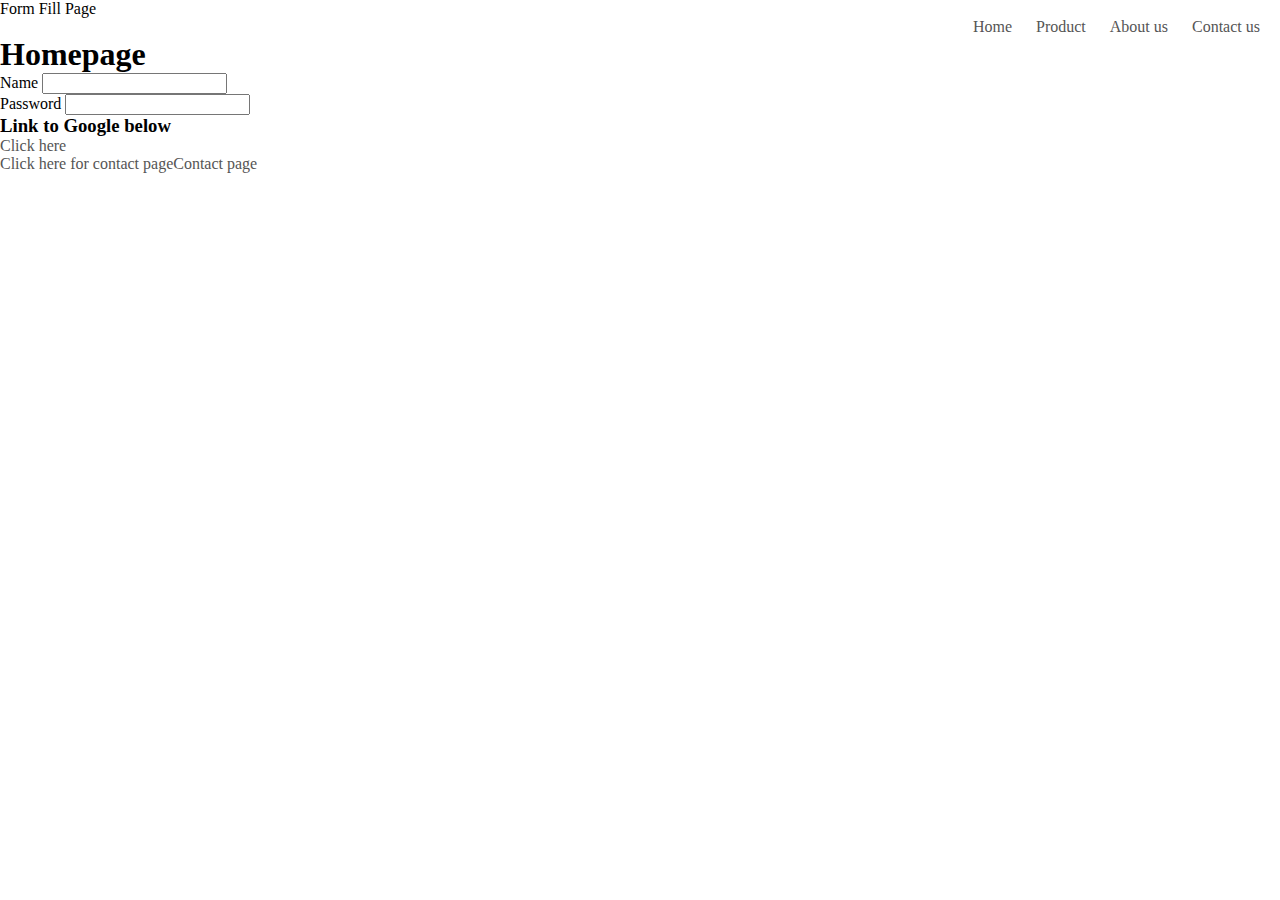
==== index.html @ c1d3ce08 "Update index.html" ====
<!DOCTYPE html>
<html>
  <head>
    <script>
        window.dataLayer = window.dataLayer || [];
        window.dataLayer.push({‌
          ‌'someVar'‌ ‌:‌ ‌'someVal',‌
          ‌'event'‌ ‌:‌ ‌'someValue'‌
                });
    </script>

<meta name="viewport" content="width=device-width, initial-scale=1.0">
    
    
<link rel = "stylesheet" href="styles.css"/>
    
 
    
<script>
    window.dataLayer = window.dataLayer || [];
    dataLayer.push({
    'login_status' : 'New User',
    'category' : 'Homepage123',
    'Commit' : 'Commit done'
    });
    </script>
    
        


    <!-- Google Tag Manager -->
<script>(function(w,d,s,l,i){w[l]=w[l]||[];w[l].push({'gtm.start':
    new Date().getTime(),event:'gtm.js'});var f=d.getElementsByTagName(s)[0],
    j=d.createElement(s),dl=l!='dataLayer'?'&l='+l:'';j.async=true;j.src=
    'https://www.googletagmanager.com/gtm.js?id='+i+dl;f.parentNode.insertBefore(j,f);
    })(window,document,'script','dataLayer','GTM-MVTL46F');</script>
    <!-- End Google Tag Manager -->
   <title>Test Site</title>
  </head>
Form Fill Page
  <body>
      <!-- Google Tag Manager (noscript) -->
<noscript><iframe src="https://www.googletagmanager.com/ns.html?id=GTM-MVTL46F"
    height="0" width="0" style="display:none;visibility:hidden"></iframe></noscript>
    <!-- End Google Tag Manager (noscript) -->
  
    
    <nav>
      <ul>
         <li><a href="page2.html">Home</a> </li>
        <li><a href="">Product</a> </li>
        <li><a href="">About us</a> </li>
        <li><a href="contact.html">Contact us</a> </li>
      </ul>
    </nav>
  
    <h1>Homepage</h1>
  <form action="/" method= "GET">
    <div>
    <label for="name">Name</label>
    <input id="name" name="name" type="text">
  </form>
    </div>

    <div>
      <label for="Password">Password</label>
      <input id="password" name="Password" type="Password">
    </form>
      </div>

<h3>
    Link to Google below
</h3>

<p> Click <a href="https://www.google.com">here</a></p>
<p>Click here for contact page<a href="contact.html">Contact page</a>

 </body>



</html>
---- styles.css ----
*{
  margin: 0;
  paddinig: 0;
  box-sizing: border-box;
}


nav{
  flex: 1;
  text-align: right; 
}

nav ul{
  display: inline-block;
  list-style-type: none;
}

nav ul li{
  display: inline-block;
  margin-right: 20px;
}

a{
  text-decoration: none;
  color: #555
}

p{
  color: #555
}

h1{
  margine-centre: 20px;
}
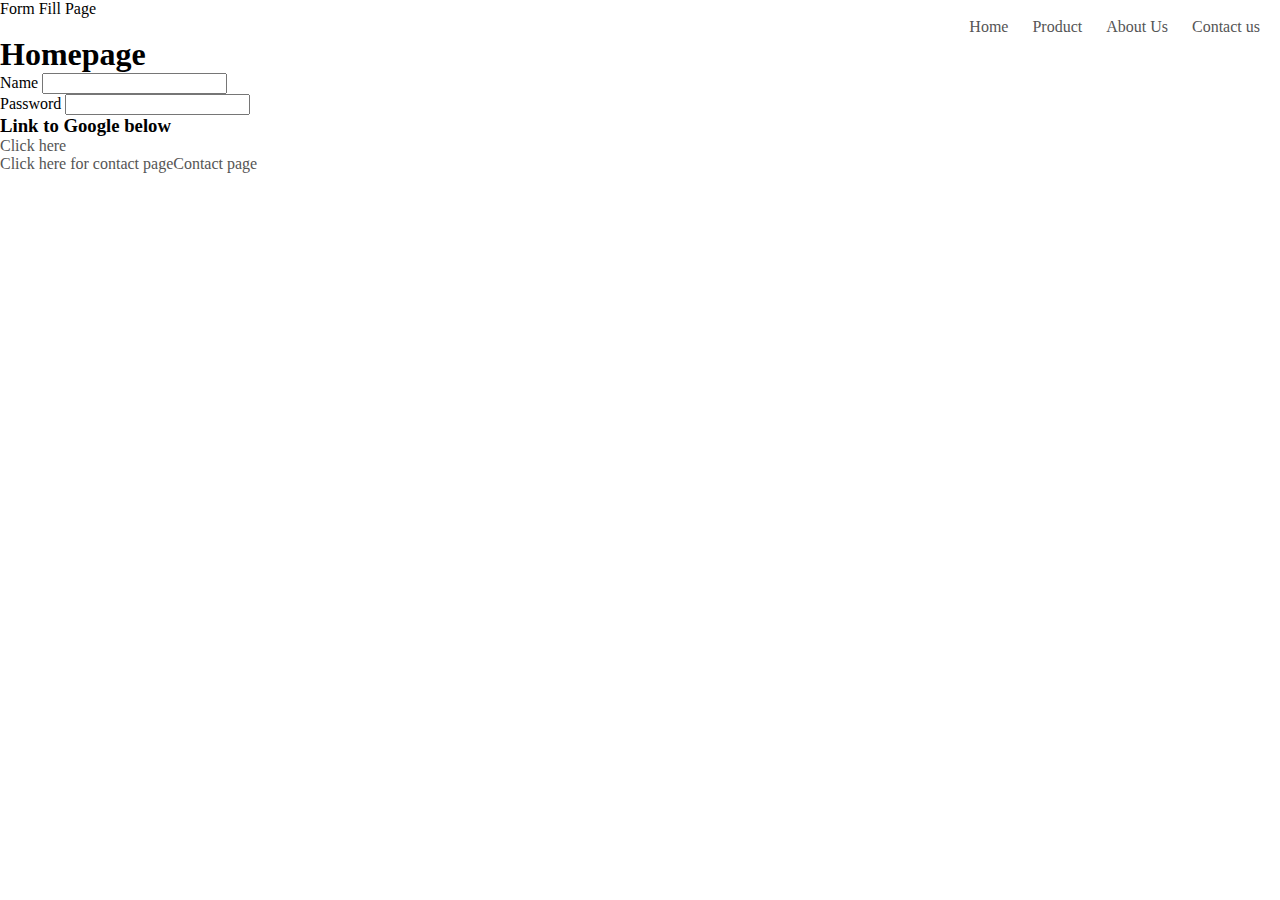
==== commit 66b6ffbf: "Update index.html" ====
--- a/index.html
+++ b/index.html
@@ -49,7 +49,7 @@
       <ul>
          <li><a href="page2.html">Home</a> </li>
         <li><a href="">Product</a> </li>
-        <li><a href="">About us</a> </li>
+        <li><a href="">About Us</a> </li>
         <li><a href="contact.html">Contact us</a> </li>
       </ul>
     </nav>
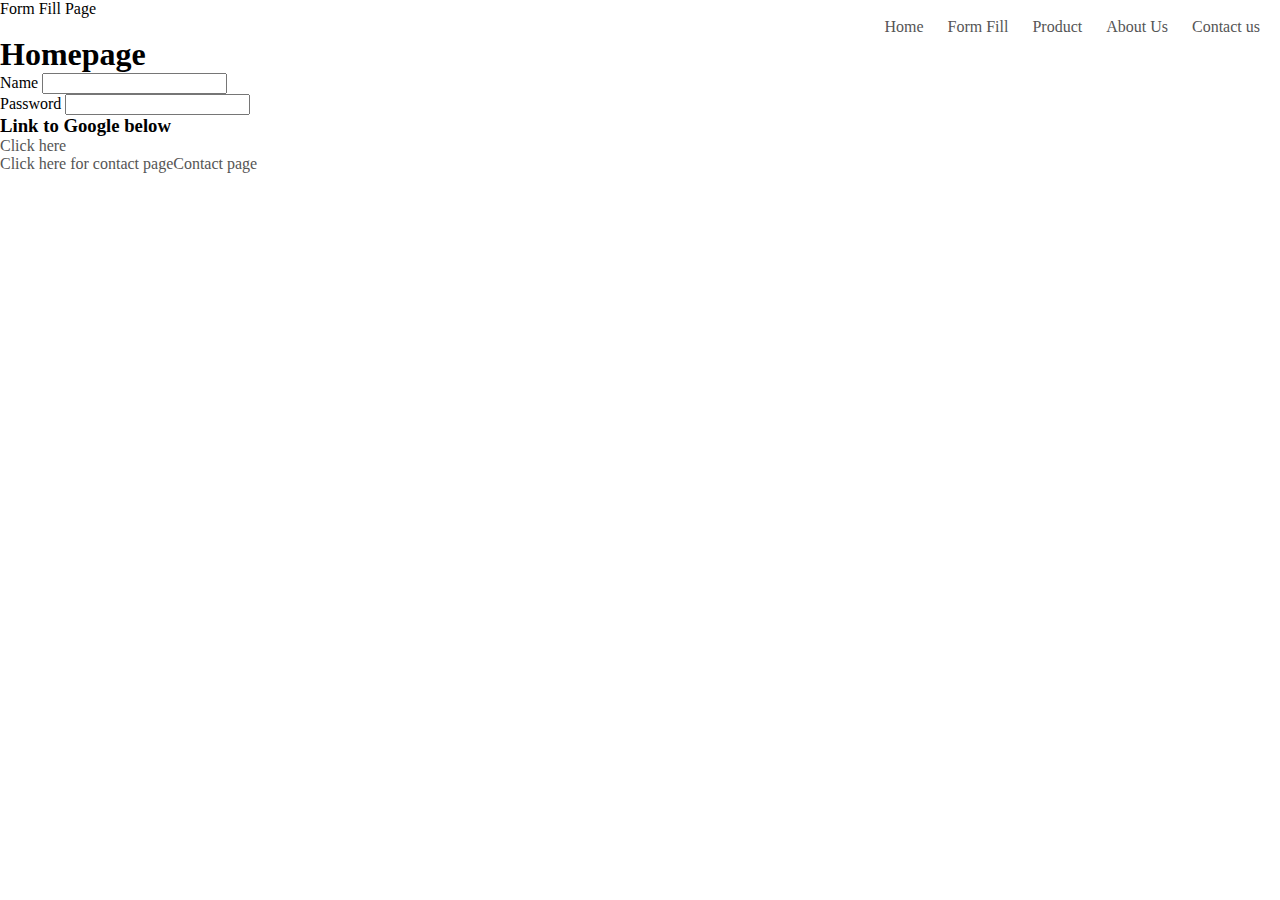
==== commit 91f9e537: "Update index.html" ====
--- a/index.html
+++ b/index.html
@@ -48,6 +48,7 @@
     <nav>
       <ul>
          <li><a href="page2.html">Home</a> </li>
+        <li><a href="page3.html">Form Fill</a> </li>
         <li><a href="">Product</a> </li>
         <li><a href="">About Us</a> </li>
         <li><a href="contact.html">Contact us</a> </li>
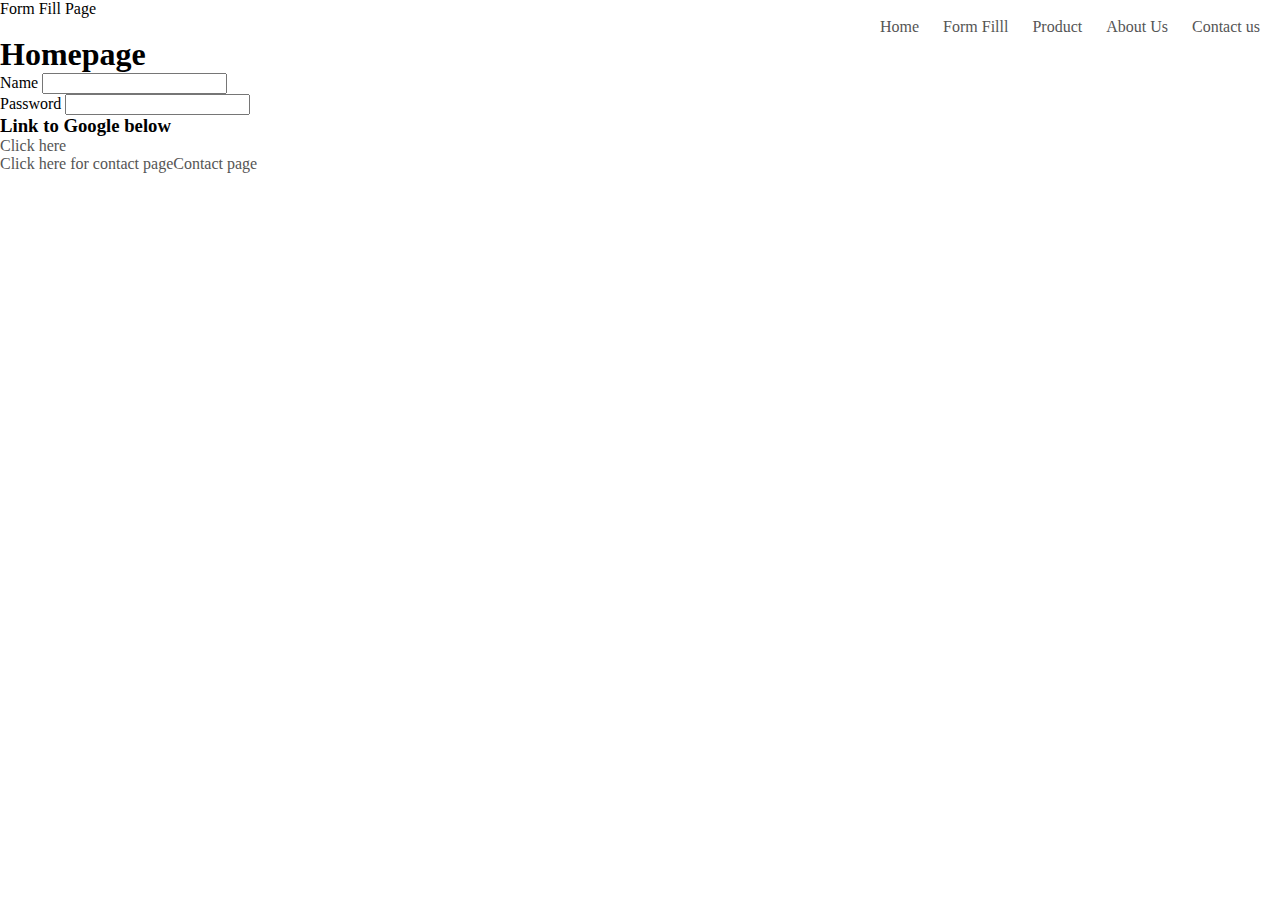
==== commit 437cb7c7: "Update index.html" ====
--- a/index.html
+++ b/index.html
@@ -48,7 +48,7 @@
     <nav>
       <ul>
          <li><a href="page2.html">Home</a> </li>
-        <li><a href="page3.html">Form Fill</a> </li>
+        <li><a href="page3.html">Form Filll</a> </li>
         <li><a href="">Product</a> </li>
         <li><a href="">About Us</a> </li>
         <li><a href="contact.html">Contact us</a> </li>
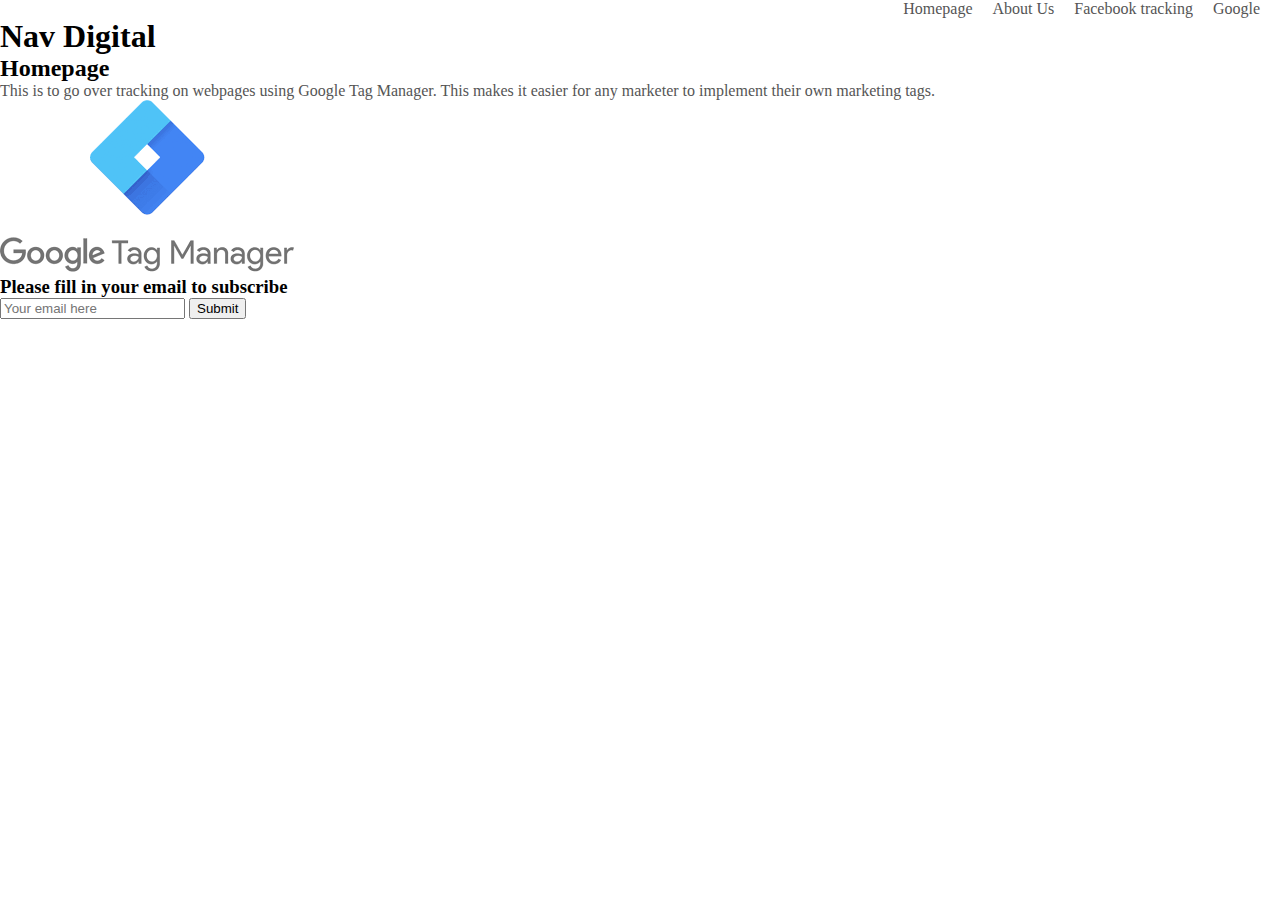
==== commit 3ddcb7ee: "Update index.html" ====
--- a/index.html
+++ b/index.html
@@ -1,83 +1,52 @@
 <!DOCTYPE html>
-<html>
-  <head>
-    <script>
-        window.dataLayer = window.dataLayer || [];
-        window.dataLayer.push({‌
-          ‌'someVar'‌ ‌:‌ ‌'someVal',‌
-          ‌'event'‌ ‌:‌ ‌'someValue'‌
-                });
-    </script>
+<html lang="en">
+<head>
+    <meta charset="UTF-8">
+    <meta http-equiv="X-UA-Compatible" content="IE=edge">
+    <meta name="viewport" content="width=device-width, initial-scale=1.0">
+    <title>Nav testing website</title>
 
-<meta name="viewport" content="width=device-width, initial-scale=1.0">
-    
-    
-<link rel = "stylesheet" href="styles.css"/>
-    
- 
-    
-<script>
-    window.dataLayer = window.dataLayer || [];
-    dataLayer.push({
-    'login_status' : 'New User',
-    'category' : 'Homepage123',
-    'Commit' : 'Commit done'
-    });
-    </script>
-    
-        
+    <link rel="stylesheet" href="styles.css">
 
-
-    <!-- Google Tag Manager -->
+        <!-- Google Tag Manager -->
 <script>(function(w,d,s,l,i){w[l]=w[l]||[];w[l].push({'gtm.start':
     new Date().getTime(),event:'gtm.js'});var f=d.getElementsByTagName(s)[0],
     j=d.createElement(s),dl=l!='dataLayer'?'&l='+l:'';j.async=true;j.src=
     'https://www.googletagmanager.com/gtm.js?id='+i+dl;f.parentNode.insertBefore(j,f);
     })(window,document,'script','dataLayer','GTM-MVTL46F');</script>
     <!-- End Google Tag Manager -->
-   <title>Test Site</title>
-  </head>
-Form Fill Page
-  <body>
-      <!-- Google Tag Manager (noscript) -->
+</head>
+<body>
+          <!-- Google Tag Manager (noscript) -->
 <noscript><iframe src="https://www.googletagmanager.com/ns.html?id=GTM-MVTL46F"
     height="0" width="0" style="display:none;visibility:hidden"></iframe></noscript>
     <!-- End Google Tag Manager (noscript) -->
-  
-    
-    <nav>
-      <ul>
-         <li><a href="page2.html">Home</a> </li>
-        <li><a href="page3.html">Form Filll</a> </li>
-        <li><a href="">Product</a> </li>
-        <li><a href="">About Us</a> </li>
-        <li><a href="contact.html">Contact us</a> </li>
-      </ul>
-    </nav>
-  
-    <h1>Homepage</h1>
-  <form action="/" method= "GET">
-    <div>
-    <label for="name">Name</label>
-    <input id="name" name="name" type="text">
-  </form>
-    </div>
+    <header>
+        <nav>
+            <ul class="nav-links">
+                <li> <a href="#">Homepage</a>
+                <li> <a href="#">About Us</a>
+                <li> <a href="#">Facebook tracking</a>
+                <li> <a href="https://www.google.com">Google</a>
+                </li>
 
-    <div>
-      <label for="Password">Password</label>
-      <input id="password" name="Password" type="Password">
+            </ul>
+        </nav>
+    </header>
+    <h1 class="title"> Nav Digital
+    </h1>
+    <h2>
+        Homepage
+    </h2>
+    <p>
+     This is to go over tracking on webpages using Google Tag Manager. This makes it easier for any marketer to implement their own marketing tags.
+    </p>
+    <img id="tag-manager-picture" src="[data-uri]" alt="">
+
+    <form id="email-subscribe">
+<h3> Please fill in your email to subscribe</h2>
+<input type="Email" placeholder="Your email here">
+<button>Submit</button>
     </form>
-      </div>
-
-<h3>
-    Link to Google below
-</h3>
-
-<p> Click <a href="https://www.google.com">here</a></p>
-<p>Click here for contact page<a href="contact.html">Contact page</a>
-
- </body>
-
-
-
+</body>
 </html>
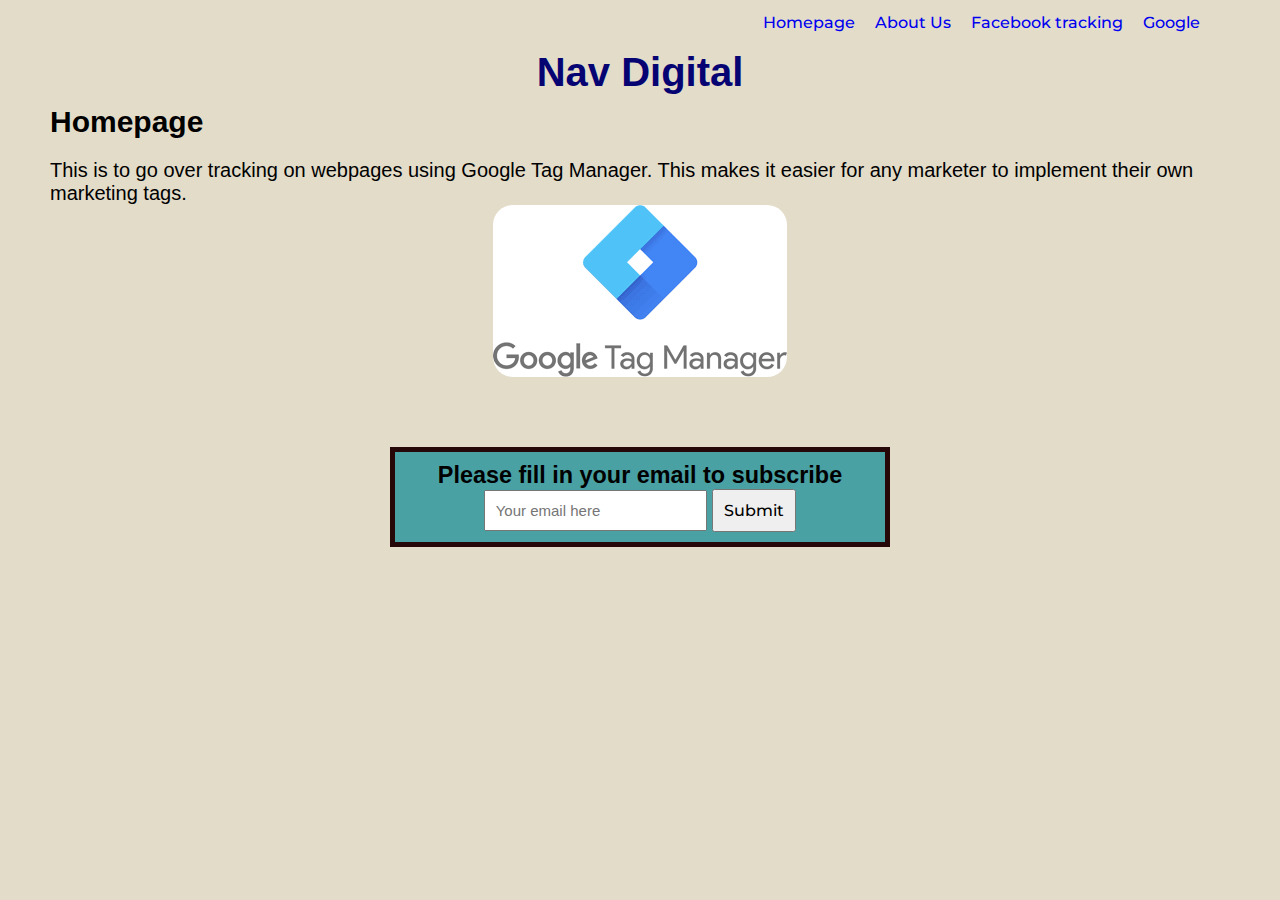
==== commit 5513cfe0: "Update index.html" ====
--- a/index.html
+++ b/index.html
@@ -4,7 +4,7 @@
     <meta charset="UTF-8">
     <meta http-equiv="X-UA-Compatible" content="IE=edge">
     <meta name="viewport" content="width=device-width, initial-scale=1.0">
-    <title>Nav testing website</title>
+    <title>Nav Digital</title>
 
     <link rel="stylesheet" href="styles.css">
 
--- a/styles.css
+++ b/styles.css
@@ -1,34 +1,105 @@
-*{
+@import url('https://fonts.googleapis.com/css2?family=Montserrat:wght@100&display=swap');
+
+/* Global styles */
+* {
   margin: 0;
-  paddinig: 0;
+  padding: 0;
   box-sizing: border-box;
 }
 
-
-nav{
-  flex: 1;
-  text-align: right; 
+body {
+  background-color: rgb(227, 220, 201);
+  font-family: Arial;
+  font-size: 20px;
+  padding: 50px;
+  background-image: url("https://lumiere-a.akamaihd.net/v1/images/sa_pixar_virtualbg_toystory_16x9_8461039f.jpeg")
+  
 }
 
-nav ul{
+h1 {
+  margin-bottom: 10px;
+  text-align: center;
+}
+
+h2 {
+  margin-bottom: 20px;
+}
+
+.title {
+  color: rgb(6, 4, 115);
+}
+
+input,
+button {
+  padding: 10px;
+  font-size: 15px;
+}
+
+/* Navigation styles */
+header {
+  display: flex;
+  justify-content: space-between;
+  align-items: center;
+  position: absolute;
+  top: 0;
+  right: 0;
+  left: 0;
+  padding: 10px 30px;
+}
+
+nav {
+  flex: 1;
+  text-align: right;
+  margin-right: 30px;
+  gap: 2rem;
+}
+
+nav ul {
   display: inline-block;
   list-style-type: none;
 }
 
-nav ul li{
+nav ul li {
   display: inline-block;
   margin-right: 20px;
+  text-align: right;
 }
 
-a{
+/* Typography styles */
+li,
+a,
+button {
+  font-family: "montserrat", sans-serif;
+  font-weight: 500;
+  font-size: 16px;
   text-decoration: none;
-  color: #555
 }
 
-p{
-  color: #555
+/* Specific element styles */
+#email-subscribe {
+  background-color: rgb(73, 161, 164);
+  border: 5px solid #270808;
+  width: 500px;
+  padding: 10px;
+  text-align: center;
+  margin: 70px auto 40px auto;
 }
 
-h1{
-  margine-centre: 20px;
+#tag-manager-picture {
+  margin-top: 30px;
+  border-radius: 20px;
+  display: block;
+  margin: 0 auto;
 }
+
+#tag-manager-picture {
+  display: block;
+  margin: 0 auto;
+  max-width: 100%;
+  height: auto;
+}
+
+a:hover{
+  color: orange;
+}
+
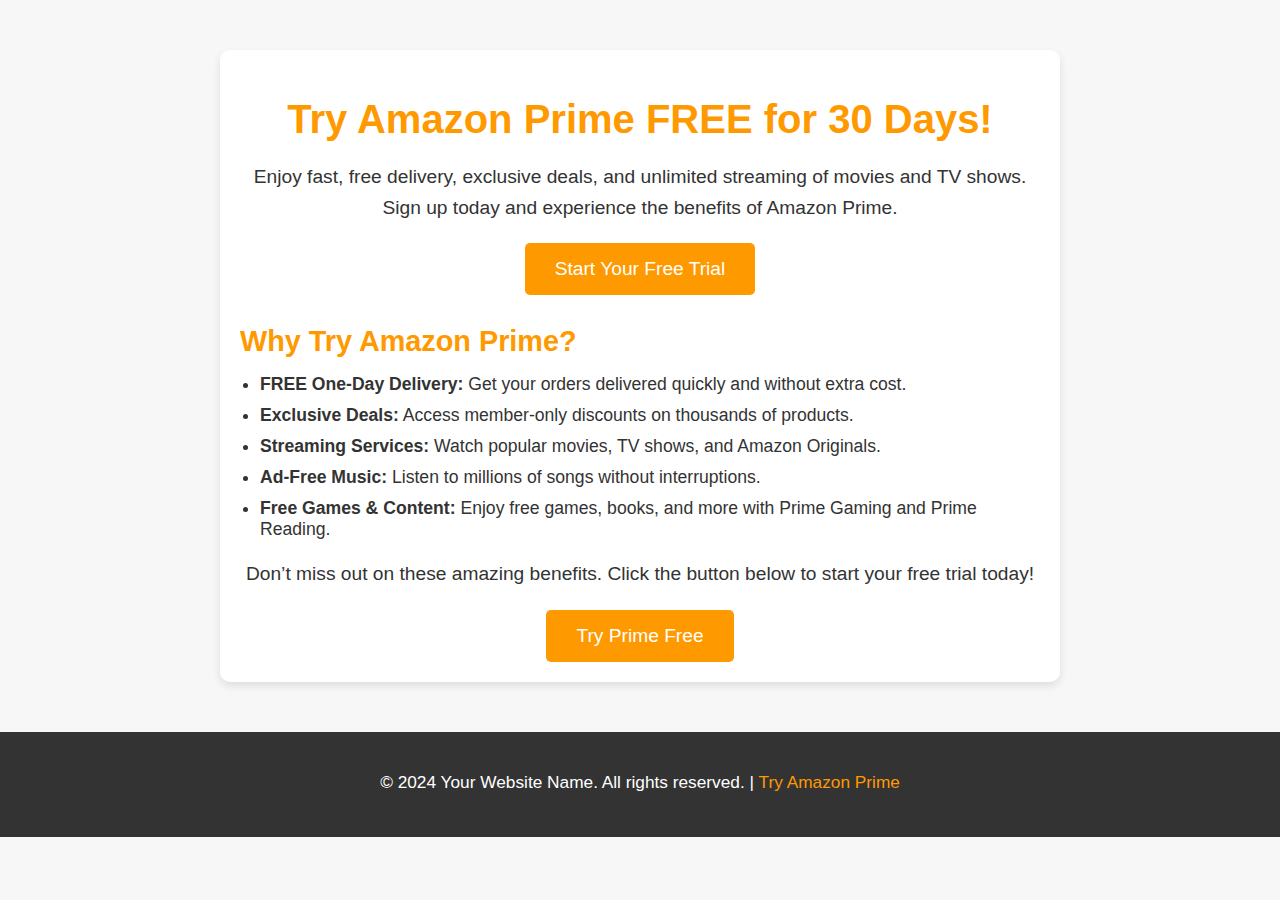
==== commit c6de0399: "Amazon promo" ====
--- a/index.html
+++ b/index.html
@@ -1,52 +1,175 @@
 <!DOCTYPE html>
 <html lang="en">
-<head>
-    <meta charset="UTF-8">
-    <meta http-equiv="X-UA-Compatible" content="IE=edge">
-    <meta name="viewport" content="width=device-width, initial-scale=1.0">
-    <title>Nav Digital</title>
+  <head>
+    <meta charset="UTF-8" />
+    <meta name="viewport" content="width=device-width, initial-scale=1.0" />
+    <title>Try Amazon Prime Free</title>
+    <style>
+      /* General Styles */
+      body {
+        font-family: "Arial", sans-serif;
+        margin: 0;
+        padding: 0;
+        background-color: #f7f7f7;
+        color: #333;
+        text-align: center;
+      }
 
-    <link rel="stylesheet" href="styles.css">
+      /* Container for Content */
+      .container {
+        max-width: 800px;
+        margin: 50px auto;
+        padding: 20px;
+        background-color: #fff;
+        border-radius: 10px;
+        box-shadow: 0 4px 8px rgba(0, 0, 0, 0.1);
+      }
 
-        <!-- Google Tag Manager -->
-<script>(function(w,d,s,l,i){w[l]=w[l]||[];w[l].push({'gtm.start':
-    new Date().getTime(),event:'gtm.js'});var f=d.getElementsByTagName(s)[0],
-    j=d.createElement(s),dl=l!='dataLayer'?'&l='+l:'';j.async=true;j.src=
-    'https://www.googletagmanager.com/gtm.js?id='+i+dl;f.parentNode.insertBefore(j,f);
-    })(window,document,'script','dataLayer','GTM-MVTL46F');</script>
-    <!-- End Google Tag Manager -->
-</head>
-<body>
-          <!-- Google Tag Manager (noscript) -->
-<noscript><iframe src="https://www.googletagmanager.com/ns.html?id=GTM-MVTL46F"
-    height="0" width="0" style="display:none;visibility:hidden"></iframe></noscript>
-    <!-- End Google Tag Manager (noscript) -->
-    <header>
-        <nav>
-            <ul class="nav-links">
-                <li> <a href="#">Homepage</a>
-                <li> <a href="#">About Us</a>
-                <li> <a href="#">Facebook tracking</a>
-                <li> <a href="https://www.google.com">Google</a>
-                </li>
+      /* Header Styles */
+      h1 {
+        color: #ff9900;
+        font-size: 2.5em;
+        margin-bottom: 20px;
+      }
 
-            </ul>
-        </nav>
-    </header>
-    <h1 class="title"> Nav Digital
-    </h1>
-    <h2>
-        Homepage
-    </h2>
-    <p>
-     This is to go over tracking on webpages using Google Tag Manager. This makes it easier for any marketer to implement their own marketing tags.
-    </p>
-    <img id="tag-manager-picture" src="[data-uri]" alt="">
+      /* Paragraph Styles */
+      p {
+        font-size: 1.2em;
+        line-height: 1.6;
+        margin-bottom: 20px;
+      }
 
-    <form id="email-subscribe">
-<h3> Please fill in your email to subscribe</h2>
-<input type="Email" placeholder="Your email here">
-<button>Submit</button>
-    </form>
-</body>
+      /* Call-to-Action Button */
+      .cta-button {
+        display: inline-block;
+        padding: 15px 30px;
+        font-size: 1.2em;
+        color: #fff;
+        background-color: #ff9900;
+        text-decoration: none;
+        border-radius: 5px;
+        transition: background-color 0.3s ease;
+      }
+
+      .cta-button:hover {
+        background-color: #e68a00;
+      }
+
+      /* Benefits Section */
+      .benefits {
+        text-align: left;
+        margin-top: 30px;
+      }
+
+      .benefits h2 {
+        color: #ff9900;
+        font-size: 1.8em;
+        margin-bottom: 15px;
+      }
+
+      .benefits ul {
+        list-style-type: disc;
+        padding-left: 20px;
+      }
+
+      .benefits li {
+        font-size: 1.1em;
+        margin-bottom: 10px;
+      }
+
+      /* Footer Styles */
+      footer {
+        margin-top: 40px;
+        padding: 20px;
+        background-color: #333;
+        color: #fff;
+        font-size: 0.9em;
+      }
+
+      footer a {
+        color: #ff9900;
+        text-decoration: none;
+      }
+
+      footer a:hover {
+        text-decoration: underline;
+      }
+    </style>
+  </head>
+  <body>
+    <div class="container">
+      <h1>Try Amazon Prime FREE for 30 Days!</h1>
+      <p>
+        Enjoy fast, free delivery, exclusive deals, and unlimited streaming of
+        movies and TV shows. Sign up today and experience the benefits of Amazon
+        Prime.
+      </p>
+      <a
+        href="https://www.amazon.co.uk/tryprimefree?tag=digitalhel00c-21"
+        class="cta-button"
+        target="_blank"
+        >Start Your Free Trial</a
+      >
+
+      <div class="benefits">
+        <h2>Why Try Amazon Prime?</h2>
+        <ul>
+          <li>
+            <strong>FREE One-Day Delivery:</strong> Get your orders delivered
+            quickly and without extra cost.
+          </li>
+          <li>
+            <strong>Exclusive Deals:</strong> Access member-only discounts on
+            thousands of products.
+          </li>
+          <li>
+            <strong>Streaming Services:</strong> Watch popular movies, TV shows,
+            and Amazon Originals.
+          </li>
+          <li>
+            <strong>Ad-Free Music:</strong> Listen to millions of songs without
+            interruptions.
+          </li>
+          <li>
+            <strong>Free Games & Content:</strong> Enjoy free games, books, and
+            more with Prime Gaming and Prime Reading.
+          </li>
+        </ul>
+      </div>
+
+      <p>
+        Don’t miss out on these amazing benefits. Click the button below to
+        start your free trial today!
+      </p>
+      <a
+        href="https://www.amazon.co.uk/tryprimefree?tag=digitalhel00c-21"
+        class="cta-button"
+        target="_blank"
+        >Try Prime Free</a
+      >
+    </div>
+
+    <footer>
+      <p>
+        © 2024 Your Website Name. All rights reserved. |
+        <a
+          href="https://www.amazon.co.uk/tryprimefree?tag=digitalhel00c-21"
+          target="_blank"
+          >Try Amazon Prime</a
+        >
+      </p>
+    </footer>
+
+    <script>
+      // Simple JavaScript to add interactivity
+      const ctaButtons = document.querySelectorAll(".cta-button");
+      ctaButtons.forEach((button) => {
+        button.addEventListener("click", () => {
+          alert(
+            "Thank you for signing up for Amazon Prime! Enjoy your free trial."
+          );
+        });
+      });
+    </script>
+  </body>
 </html>
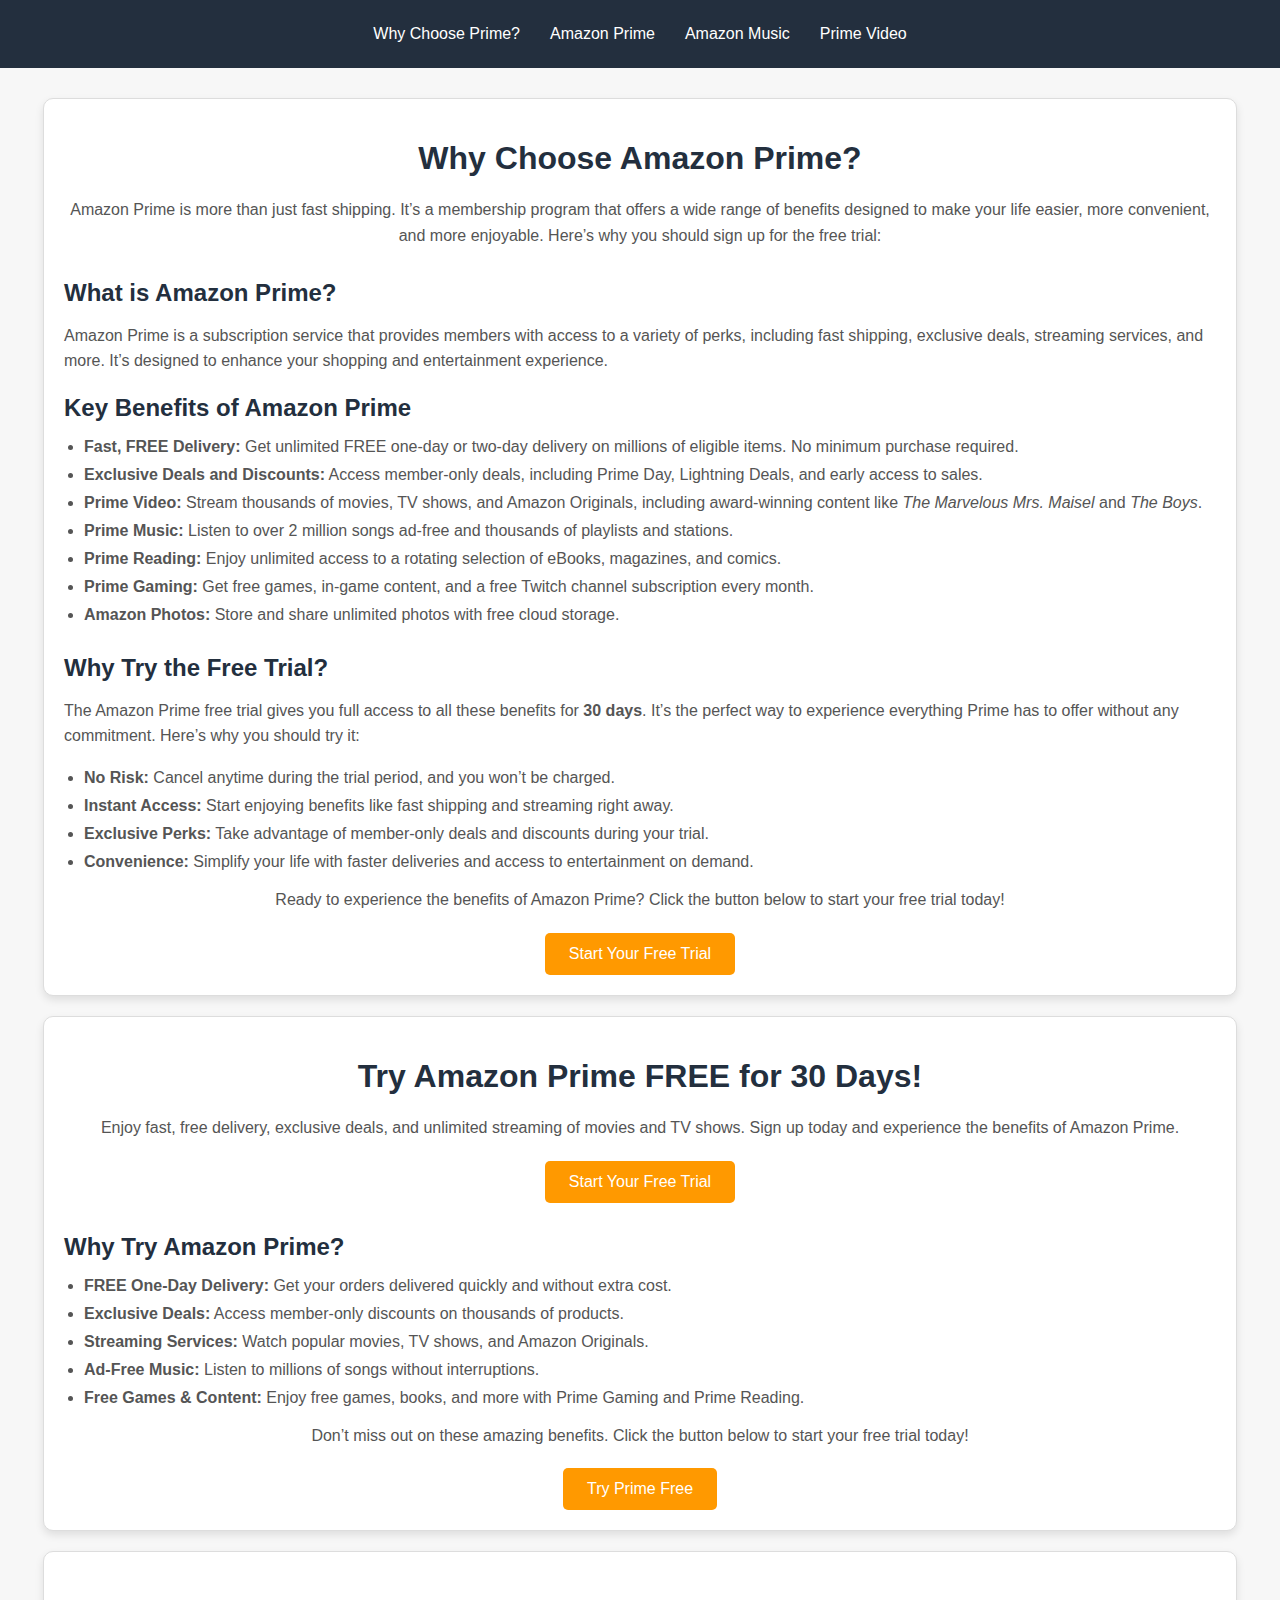
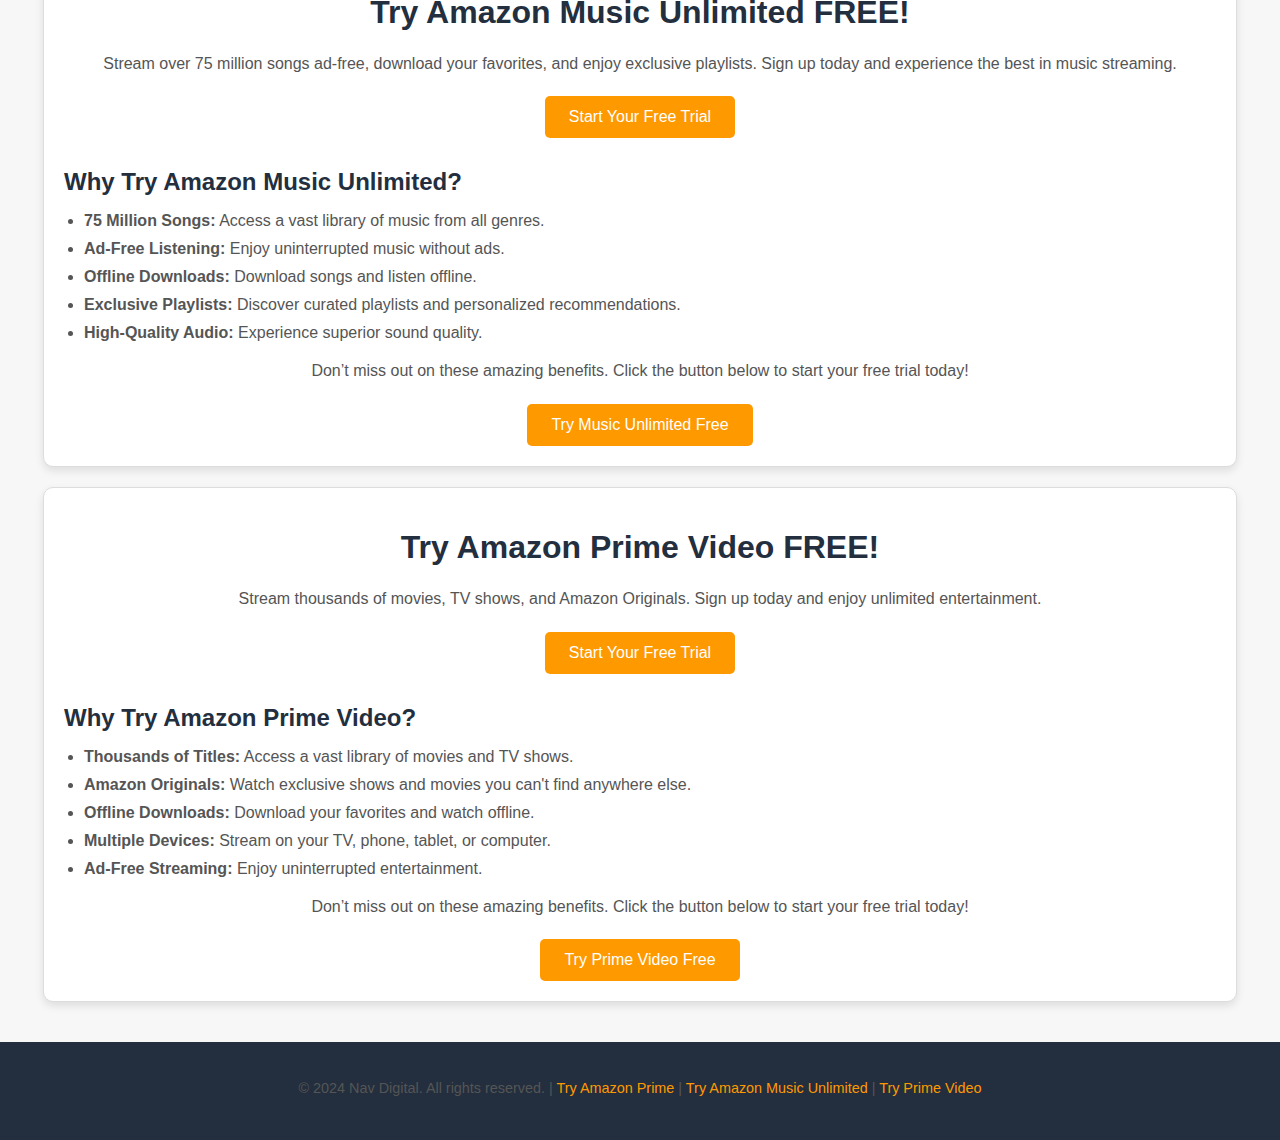
==== commit a3f9f752: "Update index.html" ====
--- a/index.html
+++ b/index.html
@@ -1,175 +1,337 @@
 <!DOCTYPE html>
 <html lang="en">
-  <head>
+<head>
     <meta charset="UTF-8" />
     <meta name="viewport" content="width=device-width, initial-scale=1.0" />
-    <title>Try Amazon Prime Free</title>
+    <title>Try Amazon Prime, Music Unlimited & Prime Video</title>
     <style>
-      /* General Styles */
-      body {
-        font-family: "Arial", sans-serif;
-        margin: 0;
-        padding: 0;
-        background-color: #f7f7f7;
-        color: #333;
-        text-align: center;
-      }
-
-      /* Container for Content */
-      .container {
-        max-width: 800px;
-        margin: 50px auto;
-        padding: 20px;
-        background-color: #fff;
-        border-radius: 10px;
-        box-shadow: 0 4px 8px rgba(0, 0, 0, 0.1);
-      }
-
-      /* Header Styles */
-      h1 {
-        color: #ff9900;
-        font-size: 2.5em;
-        margin-bottom: 20px;
-      }
-
-      /* Paragraph Styles */
-      p {
-        font-size: 1.2em;
-        line-height: 1.6;
-        margin-bottom: 20px;
-      }
-
-      /* Call-to-Action Button */
-      .cta-button {
-        display: inline-block;
-        padding: 15px 30px;
-        font-size: 1.2em;
-        color: #fff;
-        background-color: #ff9900;
-        text-decoration: none;
-        border-radius: 5px;
-        transition: background-color 0.3s ease;
-      }
-
-      .cta-button:hover {
-        background-color: #e68a00;
-      }
-
-      /* Benefits Section */
-      .benefits {
-        text-align: left;
-        margin-top: 30px;
-      }
-
-      .benefits h2 {
-        color: #ff9900;
-        font-size: 1.8em;
-        margin-bottom: 15px;
-      }
-
-      .benefits ul {
-        list-style-type: disc;
-        padding-left: 20px;
-      }
-
-      .benefits li {
-        font-size: 1.1em;
-        margin-bottom: 10px;
-      }
-
-      /* Footer Styles */
-      footer {
-        margin-top: 40px;
-        padding: 20px;
-        background-color: #333;
-        color: #fff;
-        font-size: 0.9em;
-      }
-
-      footer a {
-        color: #ff9900;
-        text-decoration: none;
-      }
-
-      footer a:hover {
-        text-decoration: underline;
-      }
+        /* General Styles */
+        body {
+            font-family: "Arial", sans-serif;
+            margin: 0;
+            padding: 0;
+            background-color: #f7f7f7;
+            color: #333;
+            text-align: center;
+        }
+
+        /* Navigation Bar */
+        nav {
+            background-color: #232f3e; /* Amazon's dark blue */
+            padding: 15px 0;
+            margin-bottom: 30px;
+        }
+
+        nav ul {
+            list-style: none;
+            margin: 0;
+            padding: 0;
+            display: flex;
+            justify-content: center;
+            flex-wrap: wrap; /* Allow navigation items to wrap on smaller screens */
+        }
+
+        nav ul li {
+            margin: 10px 15px; /* Add spacing between navigation items */
+        }
+
+        nav ul li a {
+            color: #fff;
+            text-decoration: none;
+            font-size: 1em; /* Smaller font size for mobile */
+            transition: color 0.3s ease;
+        }
+
+        nav ul li a:hover {
+            color: #ff9900; /* Amazon's orange */
+        }
+
+        /* Container for Content */
+        .container {
+            max-width: 90%; /* Take up more screen width on mobile */
+            margin: 20px auto;
+            padding: 20px;
+            background-color: #fff;
+            border-radius: 10px;
+            box-shadow: 0 4px 8px rgba(0, 0, 0, 0.1);
+            border: 1px solid #ddd; /* Light border for a clean look */
+        }
+
+        /* Header Styles */
+        h1 {
+            color: #232f3e; /* Amazon's dark blue */
+            font-size: 2em; /* Smaller font size for mobile */
+            margin-bottom: 20px;
+        }
+
+        /* Paragraph Styles */
+        p {
+            font-size: 1em; /* Smaller font size for mobile */
+            line-height: 1.6;
+            margin-bottom: 20px;
+            color: #555; /* Slightly darker text for better readability */
+        }
+
+        /* Call-to-Action Button */
+        .cta-button {
+            display: inline-block;
+            padding: 12px 24px; /* Smaller padding for mobile */
+            font-size: 1em; /* Smaller font size for mobile */
+            color: #fff;
+            background-color: #ff9900; /* Amazon's orange */
+            text-decoration: none;
+            border-radius: 5px;
+            transition: background-color 0.3s ease;
+        }
+
+        .cta-button:hover {
+            background-color: #e68a00; /* Darker orange on hover */
+        }
+
+        /* Benefits Section */
+        .benefits {
+            text-align: left;
+            margin-top: 30px;
+        }
+
+        .benefits h2 {
+            color: #232f3e; /* Amazon's dark blue */
+            font-size: 1.5em; /* Smaller font size for mobile */
+            margin-bottom: 15px;
+        }
+
+        .benefits ul {
+            list-style-type: disc;
+            padding-left: 20px;
+        }
+
+        .benefits li {
+            font-size: 1em; /* Smaller font size for mobile */
+            margin-bottom: 10px;
+            color: #555; /* Slightly darker text for better readability */
+        }
+
+        /* Footer Styles */
+        footer {
+            margin-top: 40px;
+            padding: 20px;
+            background-color: #232f3e; /* Amazon's dark blue */
+            color: #fff;
+            font-size: 0.9em;
+        }
+
+        footer a {
+            color: #ff9900; /* Amazon's orange */
+            text-decoration: none;
+        }
+
+        footer a:hover {
+            text-decoration: underline;
+        }
+
+        /* Media Queries for Mobile Optimization */
+        @media (max-width: 600px) {
+            nav ul li {
+                margin: 8px 10px; /* Smaller margin for mobile */
+            }
+
+            .container {
+                padding: 15px; /* Smaller padding for mobile */
+            }
+
+            h1 {
+                font-size: 1.8em; /* Smaller font size for mobile */
+            }
+
+            p {
+                font-size: 0.9em; /* Smaller font size for mobile */
+            }
+
+            .cta-button {
+                padding: 10px 20px; /* Smaller padding for mobile */
+                font-size: 0.9em; /* Smaller font size for mobile */
+            }
+
+            .benefits h2 {
+                font-size: 1.3em; /* Smaller font size for mobile */
+            }
+
+            .benefits li {
+                font-size: 0.9em; /* Smaller font size for mobile */
+            }
+        }
     </style>
-  </head>
-  <body>
-    <div class="container">
-      <h1>Try Amazon Prime FREE for 30 Days!</h1>
-      <p>
-        Enjoy fast, free delivery, exclusive deals, and unlimited streaming of
-        movies and TV shows. Sign up today and experience the benefits of Amazon
-        Prime.
-      </p>
-      <a
-        href="https://www.amazon.co.uk/tryprimefree?tag=digitalhel00c-21"
-        class="cta-button"
-        target="_blank"
-        >Start Your Free Trial</a
-      >
-
-      <div class="benefits">
-        <h2>Why Try Amazon Prime?</h2>
+</head>
+<body>
+    <!-- Navigation Bar -->
+    <nav>
         <ul>
-          <li>
-            <strong>FREE One-Day Delivery:</strong> Get your orders delivered
-            quickly and without extra cost.
-          </li>
-          <li>
-            <strong>Exclusive Deals:</strong> Access member-only discounts on
-            thousands of products.
-          </li>
-          <li>
-            <strong>Streaming Services:</strong> Watch popular movies, TV shows,
-            and Amazon Originals.
-          </li>
-          <li>
-            <strong>Ad-Free Music:</strong> Listen to millions of songs without
-            interruptions.
-          </li>
-          <li>
-            <strong>Free Games & Content:</strong> Enjoy free games, books, and
-            more with Prime Gaming and Prime Reading.
-          </li>
+            <li><a href="#why-prime">Why Choose Prime?</a></li>
+            <li><a href="#prime">Amazon Prime</a></li>
+            <li><a href="#music">Amazon Music</a></li>
+            <li><a href="#video">Prime Video</a></li>
         </ul>
-      </div>
-
-      <p>
-        Don’t miss out on these amazing benefits. Click the button below to
-        start your free trial today!
-      </p>
-      <a
-        href="https://www.amazon.co.uk/tryprimefree?tag=digitalhel00c-21"
-        class="cta-button"
-        target="_blank"
-        >Try Prime Free</a
-      >
+    </nav>
+
+    <!-- Why Choose Prime Section -->
+    <div id="why-prime" class="container">
+        <h1>Why Choose Amazon Prime?</h1>
+        <p>
+            Amazon Prime is more than just fast shipping. It’s a membership program that offers a wide range of benefits designed to make your life easier, more convenient, and more enjoyable. Here’s why you should sign up for the free trial:
+        </p>
+
+        <div class="benefits">
+            <h2>What is Amazon Prime?</h2>
+            <p>
+                Amazon Prime is a subscription service that provides members with access to a variety of perks, including fast shipping, exclusive deals, streaming services, and more. It’s designed to enhance your shopping and entertainment experience.
+            </p>
+
+            <h2>Key Benefits of Amazon Prime</h2>
+            <ul>
+                <li>
+                    <strong>Fast, FREE Delivery:</strong> Get unlimited FREE one-day or two-day delivery on millions of eligible items. No minimum purchase required.
+                </li>
+                <li>
+                    <strong>Exclusive Deals and Discounts:</strong> Access member-only deals, including Prime Day, Lightning Deals, and early access to sales.
+                </li>
+                <li>
+                    <strong>Prime Video:</strong> Stream thousands of movies, TV shows, and Amazon Originals, including award-winning content like <em>The Marvelous Mrs. Maisel</em> and <em>The Boys</em>.
+                </li>
+                <li>
+                    <strong>Prime Music:</strong> Listen to over 2 million songs ad-free and thousands of playlists and stations.
+                </li>
+                <li>
+                    <strong>Prime Reading:</strong> Enjoy unlimited access to a rotating selection of eBooks, magazines, and comics.
+                </li>
+                <li>
+                    <strong>Prime Gaming:</strong> Get free games, in-game content, and a free Twitch channel subscription every month.
+                </li>
+                <li>
+                    <strong>Amazon Photos:</strong> Store and share unlimited photos with free cloud storage.
+                </li>
+            </ul>
+        </div>
+
+        <div class="benefits">
+            <h2>Why Try the Free Trial?</h2>
+            <p>
+                The Amazon Prime free trial gives you full access to all these benefits for <strong>30 days</strong>. It’s the perfect way to experience everything Prime has to offer without any commitment. Here’s why you should try it:
+            </p>
+            <ul>
+                <li>
+                    <strong>No Risk:</strong> Cancel anytime during the trial period, and you won’t be charged.
+                </li>
+                <li>
+                    <strong>Instant Access:</strong> Start enjoying benefits like fast shipping and streaming right away.
+                </li>
+                <li>
+                    <strong>Exclusive Perks:</strong> Take advantage of member-only deals and discounts during your trial.
+                </li>
+                <li>
+                    <strong>Convenience:</strong> Simplify your life with faster deliveries and access to entertainment on demand.
+                </li>
+            </ul>
+        </div>
+
+        <p>
+            Ready to experience the benefits of Amazon Prime? Click the button below to start your free trial today!
+        </p>
+        <a href="https://www.amazon.co.uk/tryprimefree?tag=digitalhel00c-21" class="cta-button" target="_blank">Start Your Free Trial</a>
     </div>
 
+    <!-- Amazon Prime Section -->
+    <div id="prime" class="container">
+        <h1>Try Amazon Prime FREE for 30 Days!</h1>
+        <p>
+            Enjoy fast, free delivery, exclusive deals, and unlimited streaming of movies and TV shows. Sign up today and experience the benefits of Amazon Prime.
+        </p>
+        <a href="https://www.amazon.co.uk/tryprimefree?tag=digitalhel00c-21" class="cta-button" target="_blank">Start Your Free Trial</a>
+
+        <div class="benefits">
+            <h2>Why Try Amazon Prime?</h2>
+            <ul>
+                <li><strong>FREE One-Day Delivery:</strong> Get your orders delivered quickly and without extra cost.</li>
+                <li><strong>Exclusive Deals:</strong> Access member-only discounts on thousands of products.</li>
+                <li><strong>Streaming Services:</strong> Watch popular movies, TV shows, and Amazon Originals.</li>
+                <li><strong>Ad-Free Music:</strong> Listen to millions of songs without interruptions.</li>
+                <li><strong>Free Games & Content:</strong> Enjoy free games, books, and more with Prime Gaming and Prime Reading.</li>
+            </ul>
+        </div>
+
+        <p>
+            Don’t miss out on these amazing benefits. Click the button below to start your free trial today!
+        </p>
+        <a href="https://www.amazon.co.uk/tryprimefree?tag=digitalhel00c-21" class="cta-button" target="_blank">Try Prime Free</a>
+    </div>
+
+    <!-- Amazon Music Unlimited Section -->
+    <div id="music" class="container">
+        <h1>Try Amazon Music Unlimited FREE!</h1>
+        <p>
+            Stream over 75 million songs ad-free, download your favorites, and enjoy exclusive playlists. Sign up today and experience the best in music streaming.
+        </p>
+        <a href="https://www.amazon.co.uk/music/unlimited?tag=digitalhel00c-21" class="cta-button" target="_blank">Start Your Free Trial</a>
+
+        <div class="benefits">
+            <h2>Why Try Amazon Music Unlimited?</h2>
+            <ul>
+                <li><strong>75 Million Songs:</strong> Access a vast library of music from all genres.</li>
+                <li><strong>Ad-Free Listening:</strong> Enjoy uninterrupted music without ads.</li>
+                <li><strong>Offline Downloads:</strong> Download songs and listen offline.</li>
+                <li><strong>Exclusive Playlists:</strong> Discover curated playlists and personalized recommendations.</li>
+                <li><strong>High-Quality Audio:</strong> Experience superior sound quality.</li>
+            </ul>
+        </div>
+
+        <p>
+            Don’t miss out on these amazing benefits. Click the button below to start your free trial today!
+        </p>
+        <a href="https://www.amazon.co.uk/music/unlimited?tag=digitalhel00c-21" class="cta-button" target="_blank">Try Music Unlimited Free</a>
+    </div>
+
+    <!-- Amazon Prime Video Section -->
+    <div id="video" class="container">
+        <h1>Try Amazon Prime Video FREE!</h1>
+        <p>
+            Stream thousands of movies, TV shows, and Amazon Originals. Sign up today and enjoy unlimited entertainment.
+        </p>
+        <a href="https://www.amazon.co.uk/channels?tag=digitalhel00c-21" class="cta-button" target="_blank">Start Your Free Trial</a>
+
+        <div class="benefits">
+            <h2>Why Try Amazon Prime Video?</h2>
+            <ul>
+                <li><strong>Thousands of Titles:</strong> Access a vast library of movies and TV shows.</li>
+                <li><strong>Amazon Originals:</strong> Watch exclusive shows and movies you can't find anywhere else.</li>
+                <li><strong>Offline Downloads:</strong> Download your favorites and watch offline.</li>
+                <li><strong>Multiple Devices:</strong> Stream on your TV, phone, tablet, or computer.</li>
+                <li><strong>Ad-Free Streaming:</strong> Enjoy uninterrupted entertainment.</li>
+            </ul>
+        </div>
+
+        <p>
+            Don’t miss out on these amazing benefits. Click the button below to start your free trial today!
+        </p>
+        <a href="https://www.amazon.co.uk/channels?tag=digitalhel00c-21" class="cta-button" target="_blank">Try Prime Video Free</a>
+    </div>
+
+    <!-- Footer -->
     <footer>
-      <p>
-        © 2024 Your Website Name. All rights reserved. |
-        <a
-          href="https://www.amazon.co.uk/tryprimefree?tag=digitalhel00c-21"
-          target="_blank"
-          >Try Amazon Prime</a
-        >
-      </p>
+        <p>
+            © 2024 Nav Digital. All rights reserved. |
+            <a href="https://www.amazon.co.uk/tryprimefree?tag=digitalhel00c-21" target="_blank">Try Amazon Prime</a> |
+            <a href="https://www.amazon.co.uk/music/unlimited?tag=digitalhel00c-21" target="_blank">Try Amazon Music Unlimited</a> |
+            <a href="https://www.amazon.co.uk/channels?tag=digitalhel00c-21" target="_blank">Try Prime Video</a>
+        </p>
     </footer>
 
     <script>
-      // Simple JavaScript to add interactivity
-      const ctaButtons = document.querySelectorAll(".cta-button");
-      ctaButtons.forEach((button) => {
-        button.addEventListener("click", () => {
-          alert(
-            "Thank you for signing up for Amazon Prime! Enjoy your free trial."
-          );
+        // Simple JavaScript to add interactivity
+        const ctaButtons = document.querySelectorAll(".cta-button");
+        ctaButtons.forEach((button) => {
+            button.addEventListener("click", () => {
+                alert("Thank you for signing up! Enjoy your free trial.");
+            });
         });
-      });
     </script>
-  </body>
+</body>
 </html>
